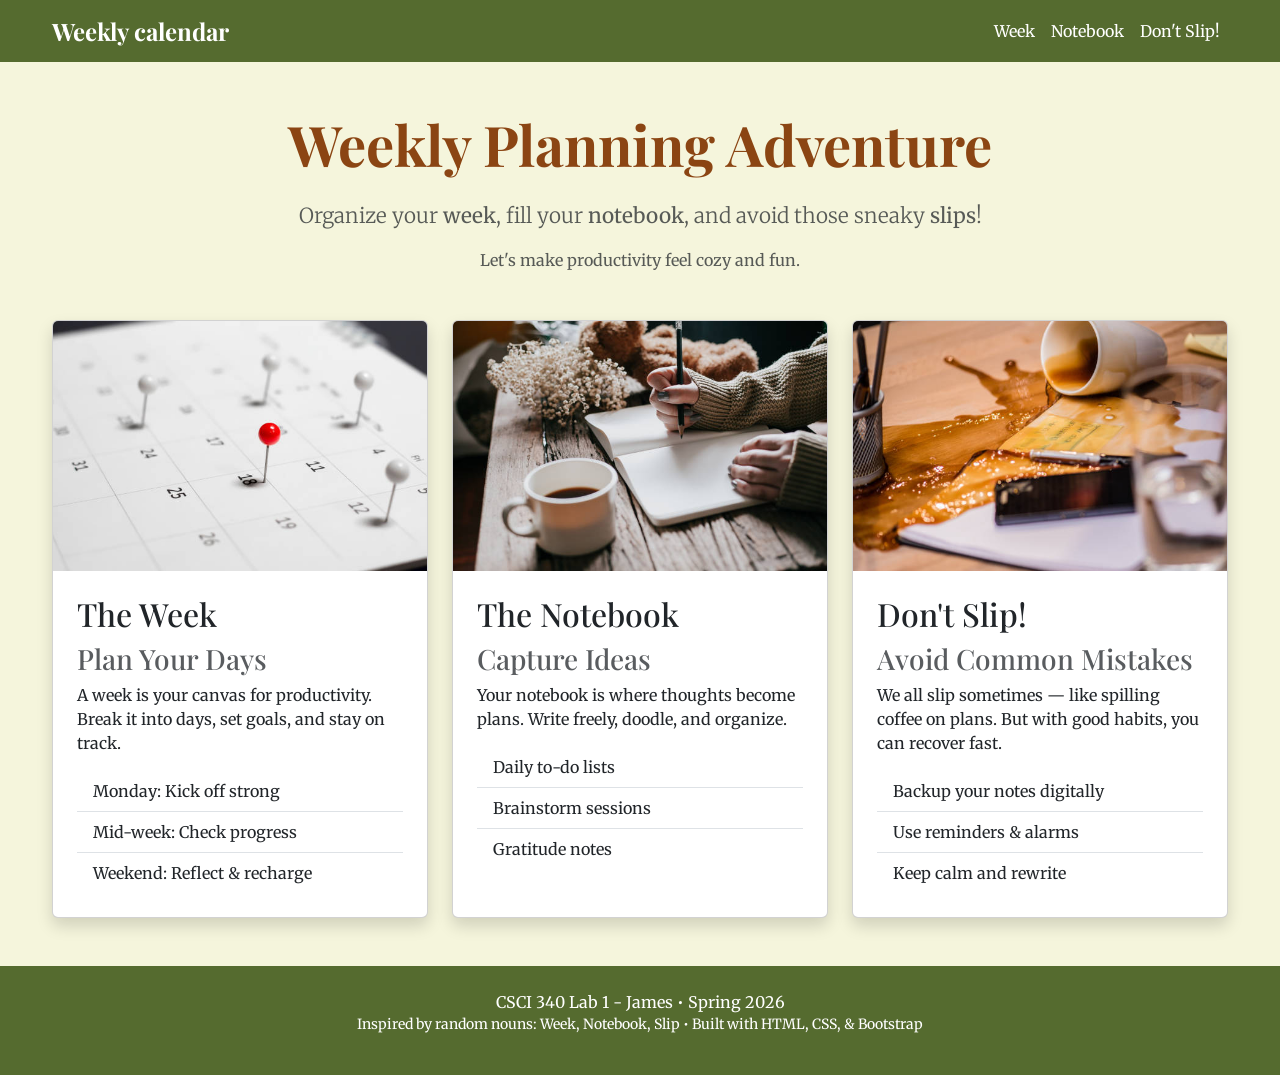
==== csci340lab1/index.html @ f2516547 "one more index fix" ====
<!DOCTYPE html>
<html lang="en">
<head>
    <meta charset="UTF-8">
    <meta name="viewport" content="width=device-width, initial-scale=1.0">
    <title>Weekly Planning: Week, Slip, Notebook</title>
    
    <!--Made sure to use Bootstrap 5 CSS CDN -->
    <link href="https://cdn.jsdelivr.net/npm/bootstrap@5.3.3/dist/css/bootstrap.min.css" rel="stylesheet" integrity="sha384-QWTKZyjpPEjISv5WaRU9OFeRpok6YctnYmDr5pNlyT2bRjXh0JMhjY6hW+ALEwIH" crossorigin="anonymous">
    
    <!-- Made sure to use Google Fonts: Merriweather for body, Playfair Display for headings -->
    <link rel="preconnect" href="https://fonts.googleapis.com">
    <link rel="preconnect" href="https://fonts.gstatic.com" crossorigin>
    <link href="https://fonts.googleapis.com/css2?family=Merriweather:wght@400;700&family=Playfair+Display:wght@400;700&display=swap" rel="stylesheet">
    
    
    <link rel="stylesheet" href="style.css">
</head>
<body class="bg-beige">

    <!-- Navbar -->
    <nav class="navbar navbar-expand-lg navbar-dark bg-olive">
        <div class="container">
            <a class="navbar-brand fw-bold" href="#">Weekly calendar</a>
            <button class="navbar-toggler" type="button" data-bs-toggle="collapse" data-bs-target="#navbarNav" aria-controls="navbarNav" aria-expanded="false" aria-label="Toggle navigation">
                <span class="navbar-toggler-icon"></span>
            </button>
            <div class="collapse navbar-collapse" id="navbarNav">
                <ul class="navbar-nav ms-auto">
                    <li class="nav-item"><a class="nav-link" href="#week">Week</a></li>
                    <li class="nav-item"><a class="nav-link" href="#notebook">Notebook</a></li>
                    <li class="nav-item"><a class="nav-link" href="#slip">Don't Slip!</a></li>
                </ul>
            </div>
        </div>
    </nav>

    <!-- Hero Section -->
    <div class="container my-5 text-center">
        <h1 class="display-4 fw-bold text-brown">Weekly Planning Adventure</h1>
        <p class="lead text-muted mt-4">
            Organize your <strong>week</strong>, fill your <strong>notebook</strong>, and avoid those sneaky <strong>slips</strong>!
        </p>
        <p class="text-muted">Let's make productivity feel cozy and fun.</p>
    </div>
        <!-- Main Content: Three Cards in a Row -->
    <div class="container my-5">
        <div class="row g-4">

            <!-- Card 1: Week -->
            <div class="col-md-4">
                <div class="card h-100 shadow">
                    <img src="WeekPinned.jpg" class="card-img-top" alt="A cozy weekly calendar planner on a wooden desk with natural light" style="height: 250px; object-fit: cover;">
                    <div class="card-body p-4">
                        <h2 class="card-title text-brown">The Week</h2>
                        <h3 class="text-muted">Plan Your Days</h3>
                        <p class="card-text">A week is your canvas for productivity. Break it into days, set goals, and stay on track.</p>
                        <ul class="list-group list-group-flush">
                            <li class="list-group-item">Monday: Kick off strong</li>
                            <li class="list-group-item">Mid-week: Check progress</li>
                            <li class="list-group-item">Weekend: Reflect & recharge</li>
                        </ul>
                    </div>
                </div>
            </div>

            <!-- Card 2: Notebook -->
            <div class="col-md-4">
                <div class="card h-100 shadow">
                    <img src="OpenNotebookwithWrittenNotes.jpg" class="card-img-top" alt="An open notebook with handwritten notes and a pen on a cozy desk" style="height: 250px; object-fit: cover;">
                    <div class="card-body p-4">
                        <h2 class="card-title text-brown">The Notebook</h2>
                        <h3 class="text-muted">Capture Ideas</h3>
                        <p class="card-text">Your notebook is where thoughts become plans. Write freely, doodle, and organize.</p>
                        <ul class="list-group list-group-flush">
                            <li class="list-group-item">Daily to-do lists</li>
                            <li class="list-group-item">Brainstorm sessions</li>
                            <li class="list-group-item">Gratitude notes</li>
                        </ul>
                    </div>
                </div>
            </div>

            <!-- Card 3: Slip (Don't Slip Up!) -->
            <div class="col-md-4">
                <div class="card h-100 shadow">
                    <img src="SpilledCoffee.jpg" class="card-img-top" alt="Spilled coffee on an open notebook and planner pages, messy desk accident" style="height: 250px; object-fit: cover;">
                    <div class="card-body p-4">
                        <h2 class="card-title text-brown">Don't Slip!</h2>
                        <h3 class="text-muted">Avoid Common Mistakes</h3>
                        <p class="card-text">We all slip sometimes — like spilling coffee on plans. But with good habits, you can recover fast.</p>
                        <ul class="list-group list-group-flush">
                            <li class="list-group-item">Backup your notes digitally</li>
                            <li class="list-group-item">Use reminders & alarms</li>
                            <li class="list-group-item">Keep calm and rewrite</li>
                        </ul>
                    </div>
                </div>
            </div>

        </div>
    </div>

   
<footer class="bg-olive text-white text-center py-4 mt-5">
    <div class="container">
        <p class="mb-0">CSCI 340 Lab 1 - James • Spring 2026</p>
        <p class="small">Inspired by random nouns: Week, Notebook, Slip • Built with HTML, CSS, & Bootstrap</p>
    </div>
</footer>

    

    <!-- Bootstrap JS CDN (for navbar toggle on mobile) I remember Dr.Goadrich stating these needed to be mobile friendly -->
    <script src="https://cdn.jsdelivr.net/npm/bootstrap@5.3.3/dist/js/bootstrap.bundle.min.js" integrity="sha384-YvpcrYf0tY3lHB60NNkmXc5s9fDVZLESaAA55NDzOxhy9GkcIdslK1eN7N6jIeHz" crossorigin="anonymous"></script>
</body>
</html>
---- csci340lab1/style.css ----
/* style.css - My Aesthetically Earth Tone Theme for Weekly Planner */


:root {
    --olive: #556B2F;       /* Forest olive green */
    --brown: #8B4513;       /* Warm saddle brown */
    --beige: #F5F5DC;       /* Soft antique white/beige paper */
    --light-brown: #D2B48C; /* Tan accent for hover/muted text */
}


body {
    background-color: var(--beige);
    font-family: 'Merriweather', serif; 
    color: #333; 
}


h1, h2, h3, .navbar-brand {
    font-family: 'Playfair Display', serif;
}


.bg-olive {
    background-color: var(--olive) !important;
}

.navbar-dark .navbar-nav .nav-link {
    color: white !important;
}

.navbar-dark .navbar-nav .nav-link:hover {
    color: var(--light-brown) !important;
}

.navbar-brand {
    color: white !important;
    font-size: 1.5rem;
}


.display-4 {
    color: var(--brown) !important;
    margin-bottom: 1rem;
}

.lead {
    font-size: 1.3rem;
}


.container {
    max-width: 1200px; 
}

.my-5 {
    margin-top: 3rem !important;
    margin-bottom: 3rem !important;
}


.card {
    transition: transform 0.3s ease, box-shadow 0.3s ease;
}

.card:hover {
    transform: translateY(-5px);
    box-shadow: 0 10px 20px rgba(0,0,0,0.15);
}
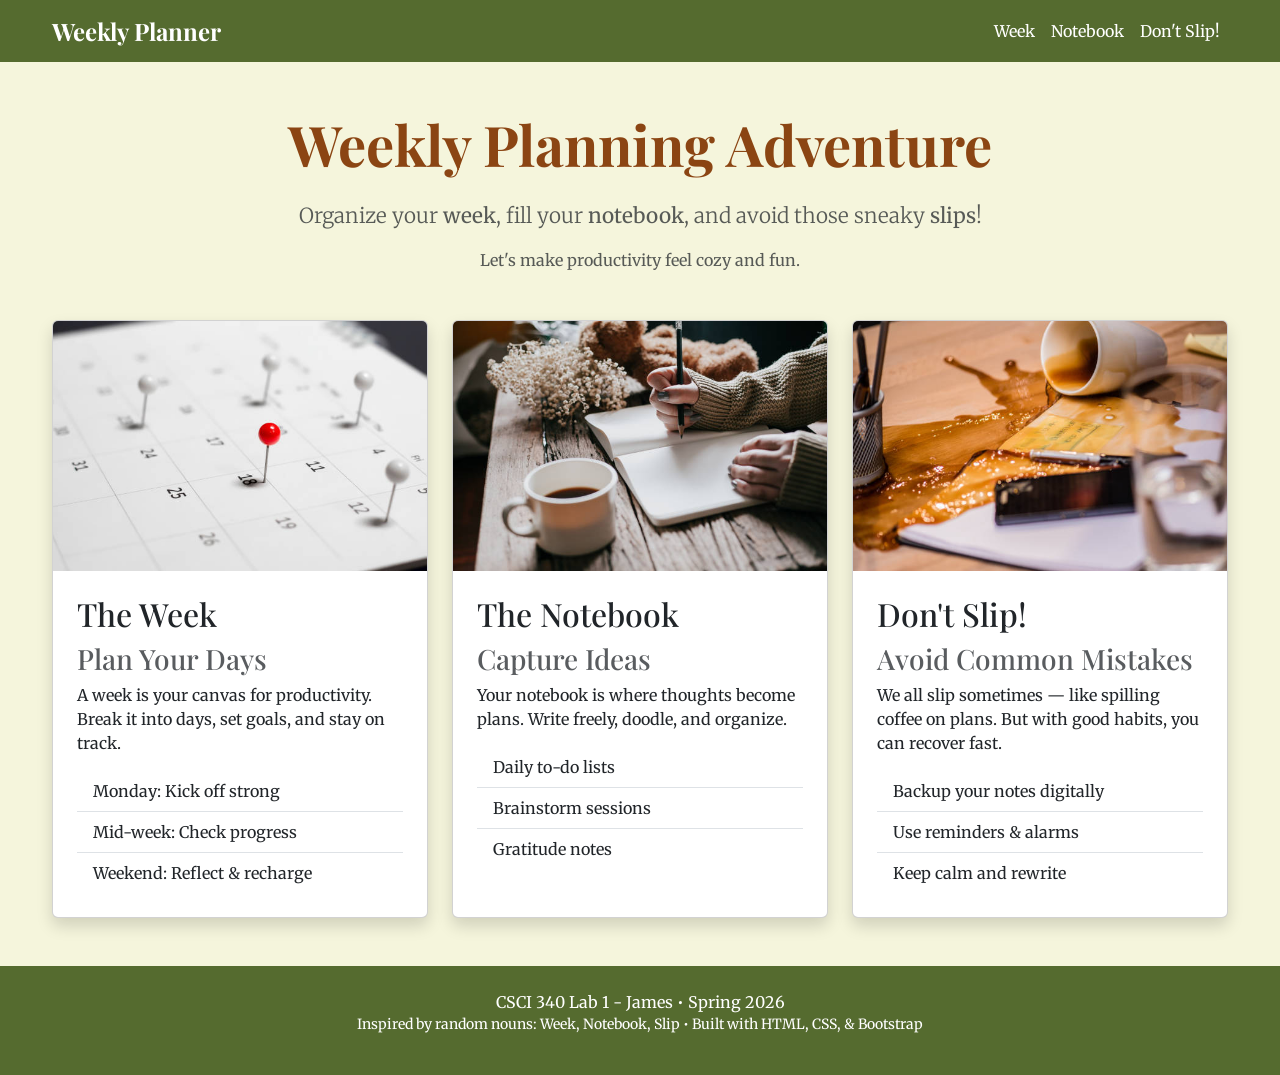
==== commit d0f965fe: "Changed back to "Weekly Planner" Instead of "Weekly Calendar"" ====
--- a/csci340lab1/index.html
+++ b/csci340lab1/index.html
@@ -21,7 +21,7 @@
     <!-- Navbar -->
     <nav class="navbar navbar-expand-lg navbar-dark bg-olive">
         <div class="container">
-            <a class="navbar-brand fw-bold" href="#">Weekly calendar</a>
+            <a class="navbar-brand fw-bold" href="#">Weekly Planner</a>
             <button class="navbar-toggler" type="button" data-bs-toggle="collapse" data-bs-target="#navbarNav" aria-controls="navbarNav" aria-expanded="false" aria-label="Toggle navigation">
                 <span class="navbar-toggler-icon"></span>
             </button>
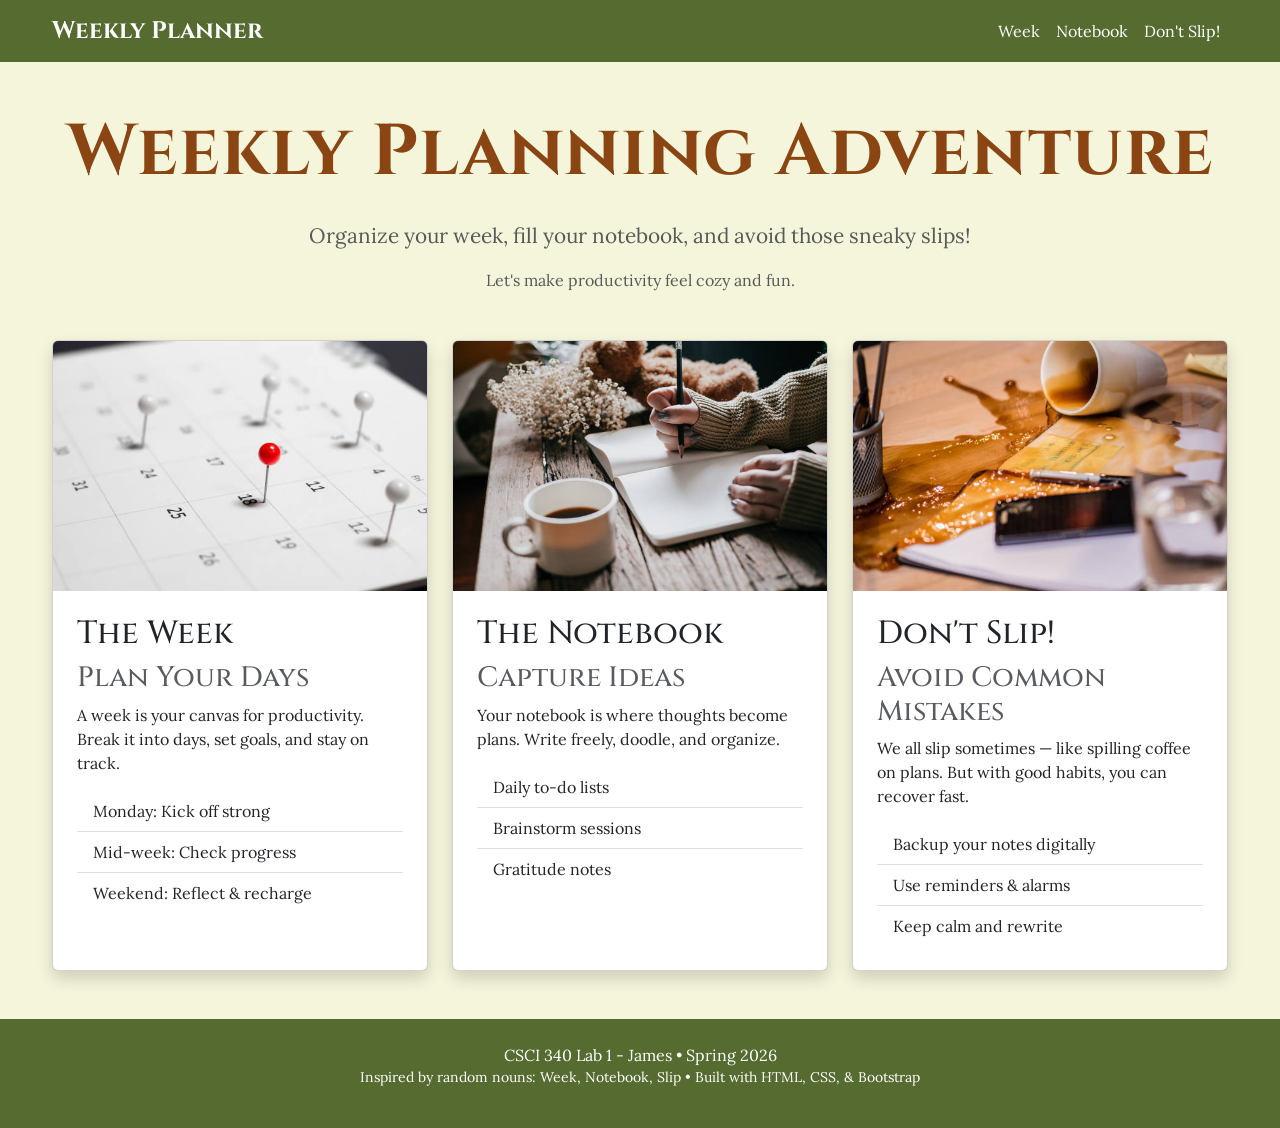
==== commit 07901538: "Made my heading more spaced out, changed the font for bigger title" ====
--- a/csci340lab1/index.html
+++ b/csci340lab1/index.html
@@ -9,9 +9,10 @@
     <link href="https://cdn.jsdelivr.net/npm/bootstrap@5.3.3/dist/css/bootstrap.min.css" rel="stylesheet" integrity="sha384-QWTKZyjpPEjISv5WaRU9OFeRpok6YctnYmDr5pNlyT2bRjXh0JMhjY6hW+ALEwIH" crossorigin="anonymous">
     
     <!-- Made sure to use Google Fonts: Merriweather for body, Playfair Display for headings -->
+   <!-- New Google Fonts -->
     <link rel="preconnect" href="https://fonts.googleapis.com">
     <link rel="preconnect" href="https://fonts.gstatic.com" crossorigin>
-    <link href="https://fonts.googleapis.com/css2?family=Merriweather:wght@400;700&family=Playfair+Display:wght@400;700&display=swap" rel="stylesheet">
+    <link href="https://fonts.googleapis.com/css2?family=Cinzel:wght@500;700&family=Lora:wght@400;500;700&display=swap" rel="stylesheet">
     
     
     <link rel="stylesheet" href="style.css">
--- a/csci340lab1/style.css
+++ b/csci340lab1/style.css
@@ -5,19 +5,19 @@
     --olive: #556B2F;       /* Forest olive green */
     --brown: #8B4513;       /* Warm saddle brown */
     --beige: #F5F5DC;       /* Soft antique white/beige paper */
-    --light-brown: #D2B48C; /* Tan accent for hover/muted text */
+    --light-tan:#E0D4B7; /* Tan accent for hover/muted text */
 }
 
 
 body {
     background-color: var(--beige);
-    font-family: 'Merriweather', serif; 
+    font-family: 'Lora', serif; 
     color: #333; 
 }
 
 
 h1, h2, h3, .navbar-brand {
-    font-family: 'Playfair Display', serif;
+    font-family: 'Cinzel', serif;
 }
 
 
@@ -41,7 +41,8 @@
 
 .display-4 {
     color: var(--brown) !important;
-    margin-bottom: 1rem;
+    font-size: 4.5rem; /* Larger font size for emphasis */
+    letter-spacing: 1px;
 }
 
 .lead {
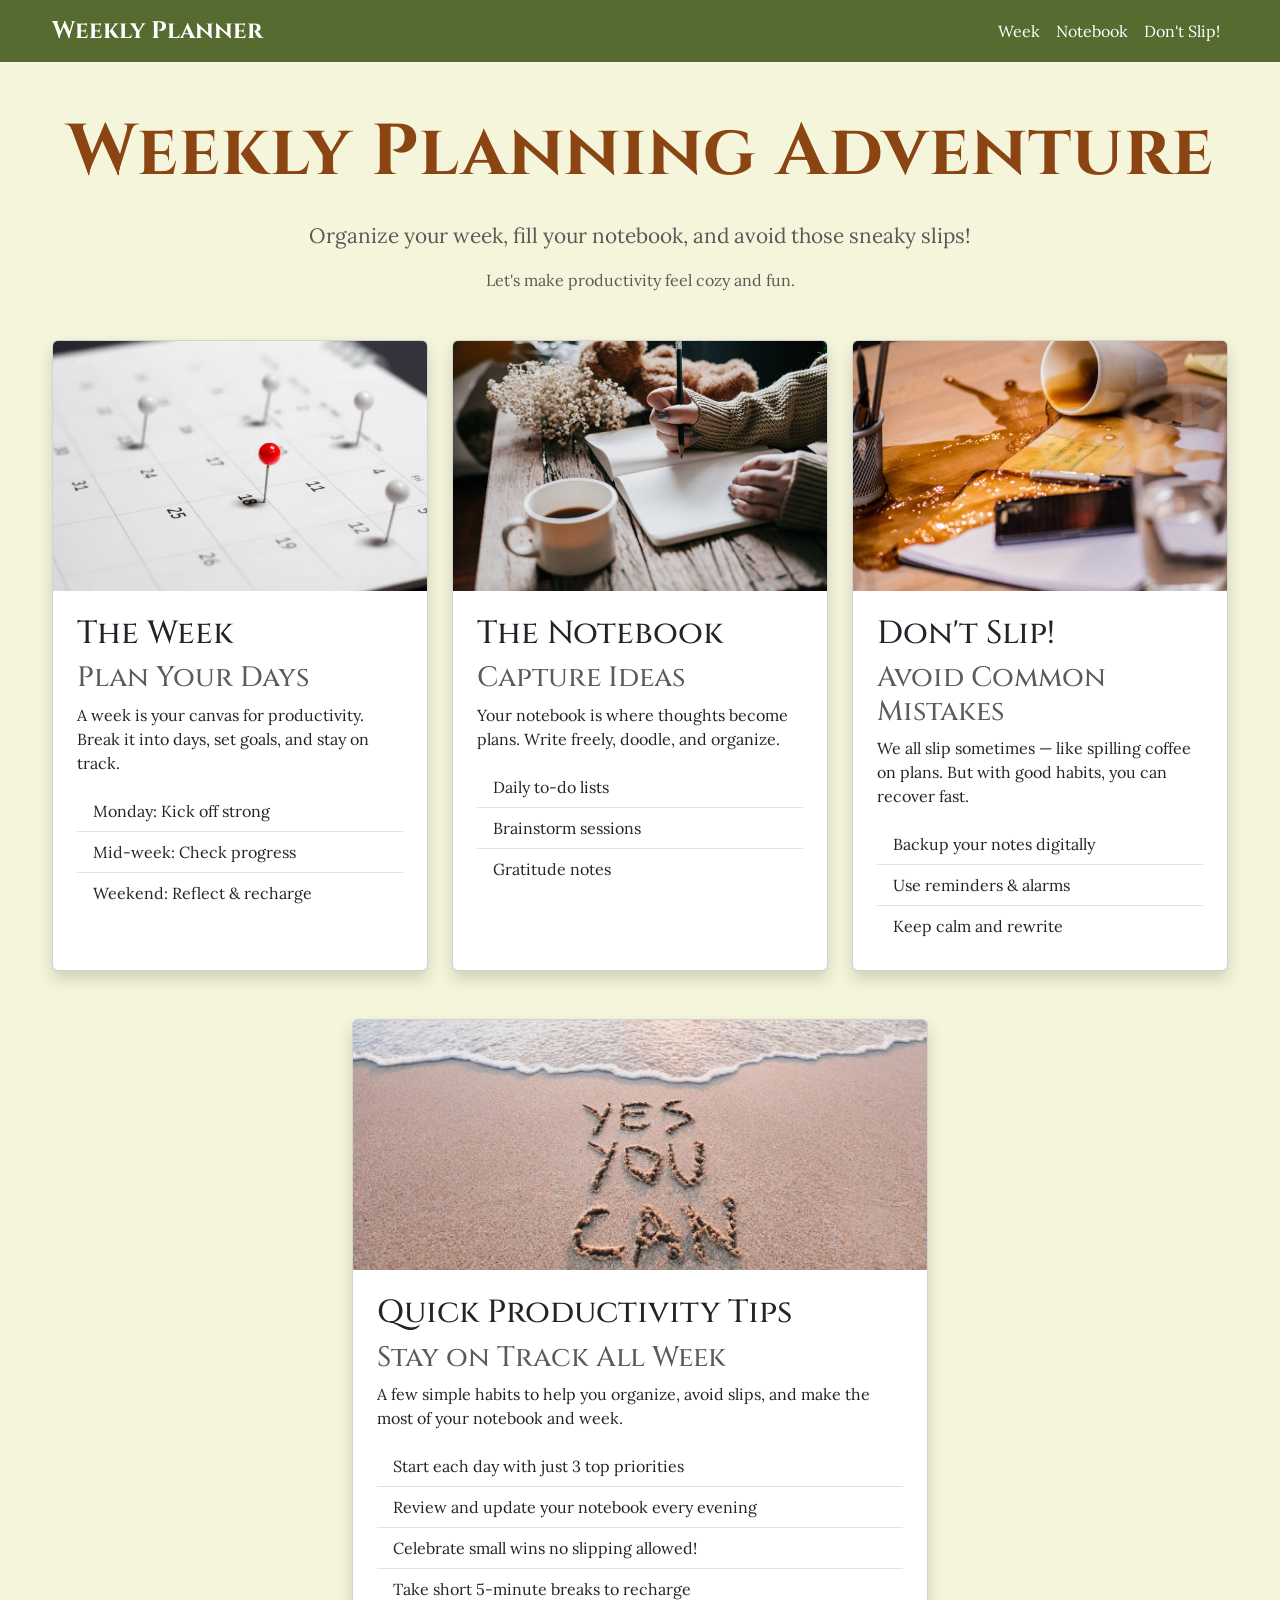
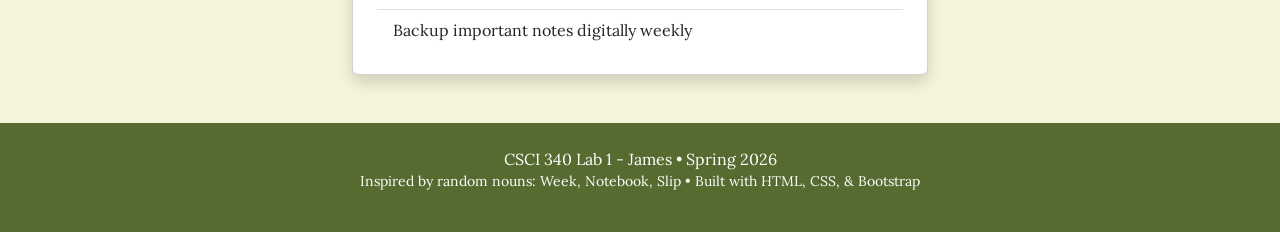
==== commit 99edecc2: "Added a Motivation image to wrap all ideas together on how to do great" ====
--- a/csci340lab1/index.html
+++ b/csci340lab1/index.html
@@ -102,6 +102,33 @@
         </div>
     </div>
 
+    <!-- New Quick Tips Card (Motivation!) -->
+<div class="container my-5">
+    <div class="row g-4 justify-content-center">
+        <div class="col-md-8 col-lg-6">  
+            <div class="card h-100 shadow">
+                <img src="Motivation.jpg" class="card-img-top" alt="Cozy motivational desk setup with planner, coffee, notebook, and plants" style="height: 250px; object-fit: cover;">
+                <div class="card-body p-4">
+                    <h2 class="card-title text-brown">Quick Productivity Tips</h2>
+                    <h3 class="text-muted">Stay on Track All Week</h3>
+                    <p class="card-text">A few simple habits to help you organize, avoid slips, and make the most of your notebook and week.</p>
+                    <ul class="list-group list-group-flush">
+                        <li class="list-group-item">Start each day with just 3 top priorities</li>
+                        <li class="list-group-item">Review and update your notebook every evening</li>
+                        <li class="list-group-item">Celebrate small wins no slipping allowed!</li>
+                        <li class="list-group-item">Take short 5-minute breaks to recharge</li>
+                        <li class="list-group-item">Backup important notes digitally weekly</li>
+                    </ul>
+                </div>
+            </div>
+        </div>
+    </div>
+</div>
+
+     
+      
+
+
    
 <footer class="bg-olive text-white text-center py-4 mt-5">
     <div class="container">
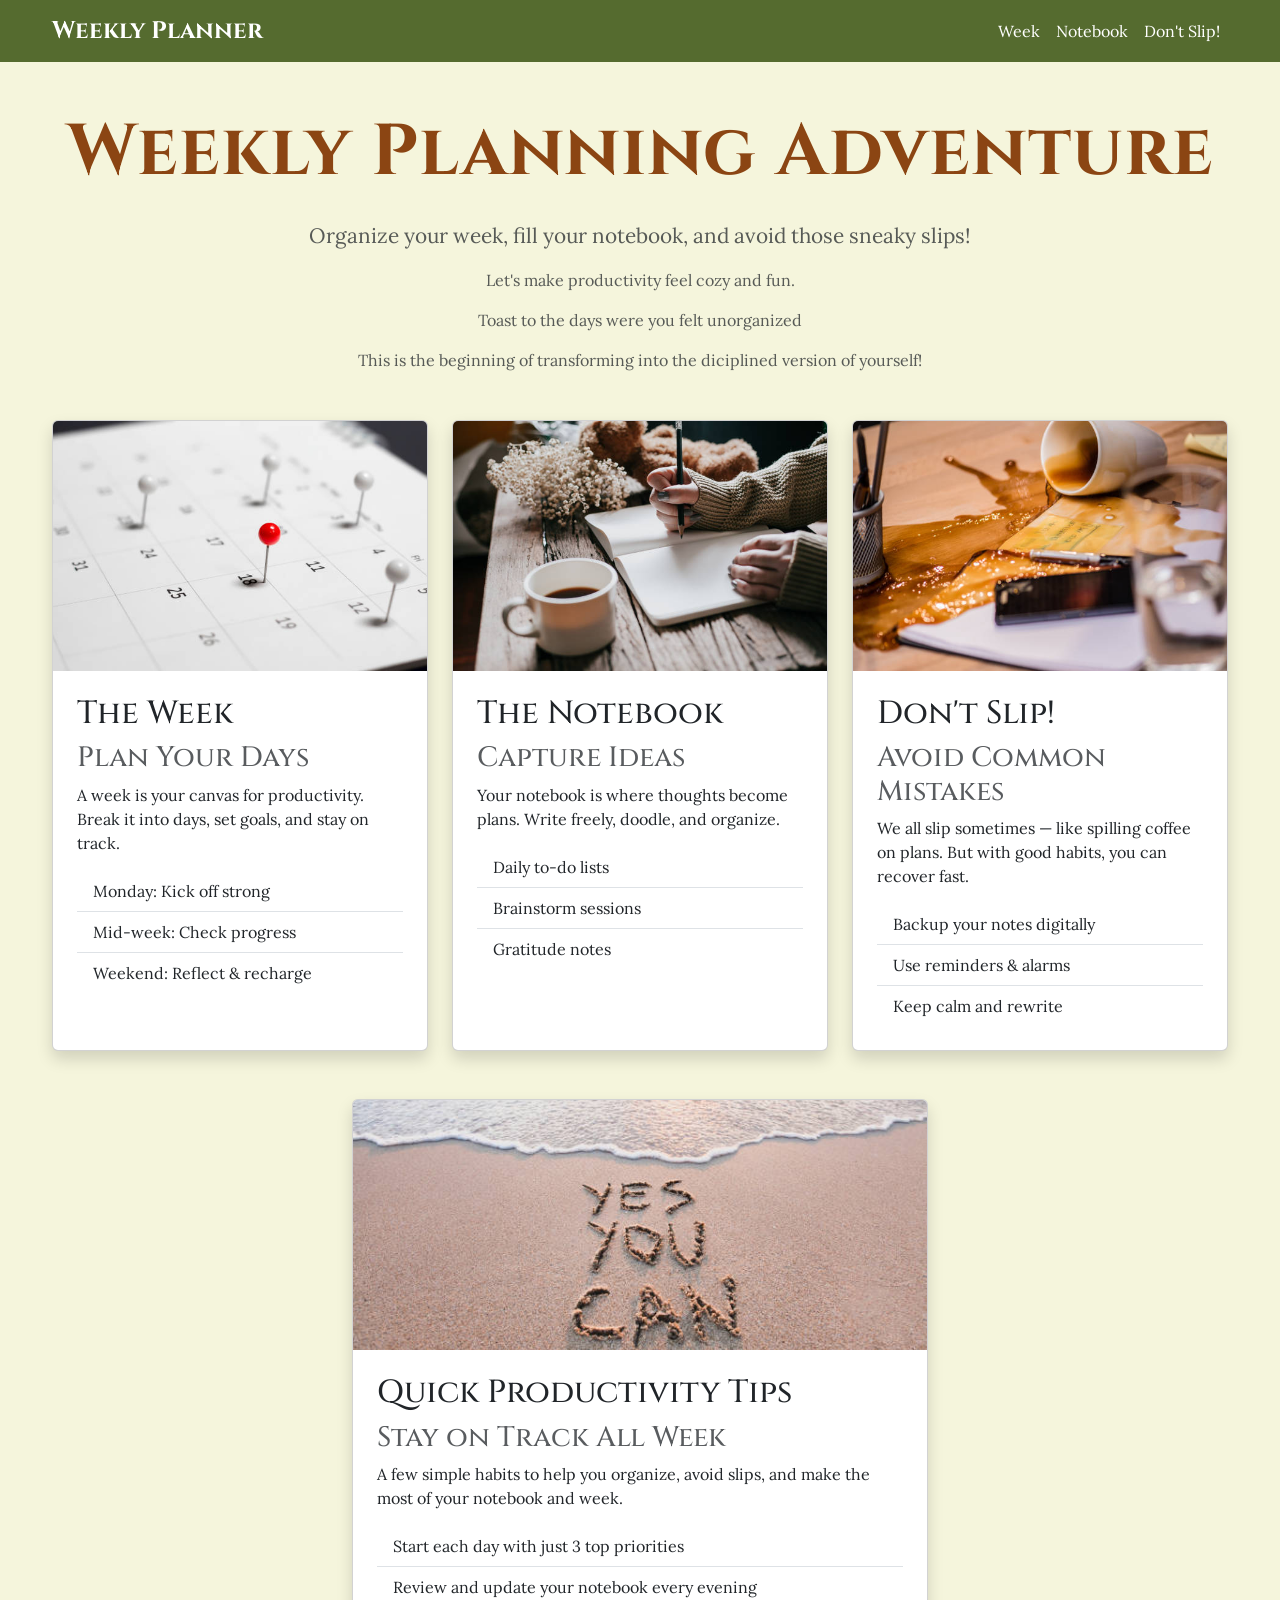
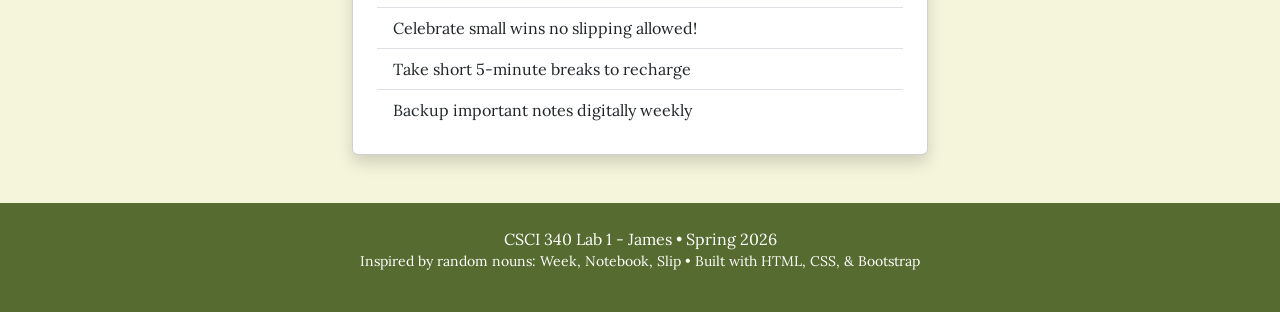
==== commit f5a1ceb6: "Added extra wording in the paragraph class at the beginning to introduce the user to what this webpa" ====
--- a/csci340lab1/index.html
+++ b/csci340lab1/index.html
@@ -43,6 +43,9 @@
             Organize your <strong>week</strong>, fill your <strong>notebook</strong>, and avoid those sneaky <strong>slips</strong>!
         </p>
         <p class="text-muted">Let's make productivity feel cozy and fun.</p>
+        <p class="text-muted">Toast to the days were you felt unorganized</p>
+        <p class="text-muted">This is the beginning of transforming into the diciplined version of yourself!</p>
+
     </div>
         <!-- Main Content: Three Cards in a Row -->
     <div class="container my-5">
--- a/csci340lab1/style.css
+++ b/csci340lab1/style.css
@@ -67,4 +67,12 @@
 .card:hover {
     transform: translateY(-5px);
     box-shadow: 0 10px 20px rgba(0,0,0,0.15);
+}
+
+.hero-motivate {
+    font-family: 'Cinzel', serif;
+    color:#8B4513
+    font-size: 1.3rem;          /* Slightly larger than normal muted text */
+    margin-top: 1.5rem;         /* Extra breathing room between lines */
+    font-weight: 500;           /* Medium-bold for emphasis */
 }
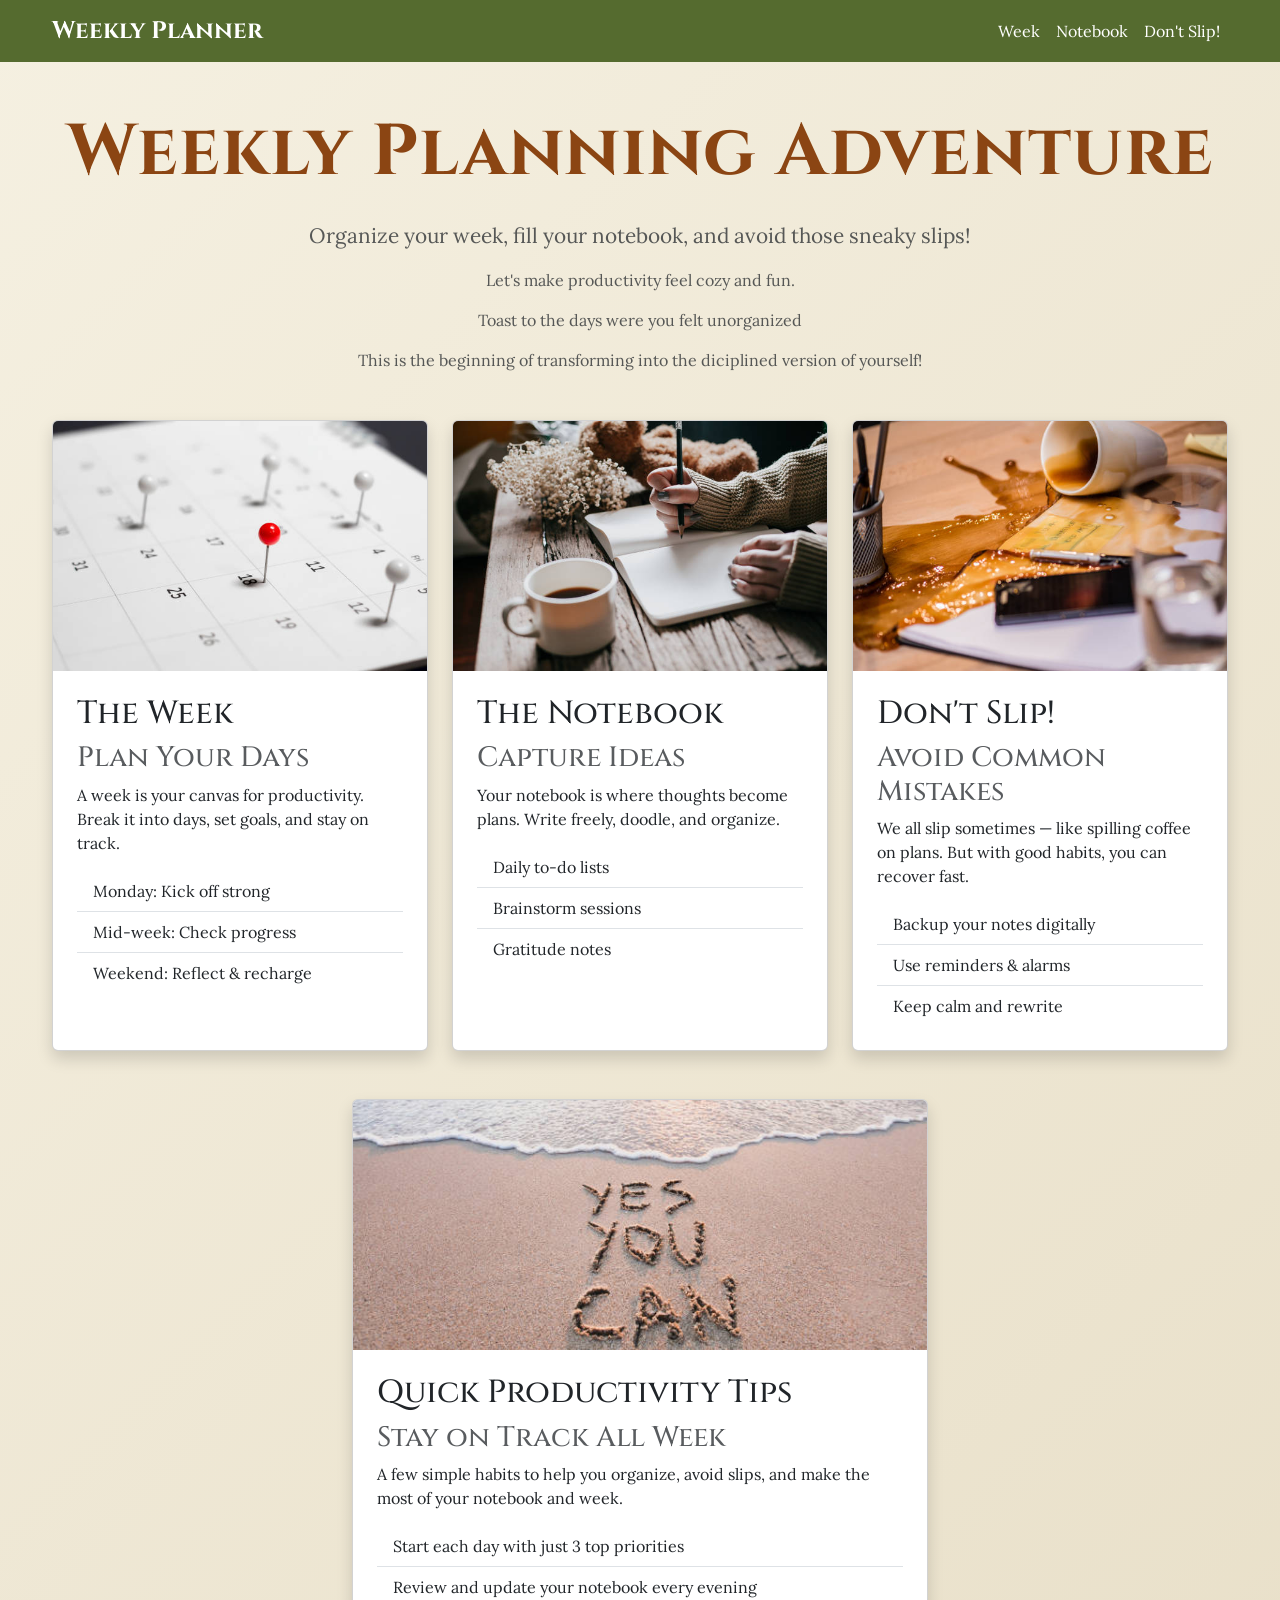
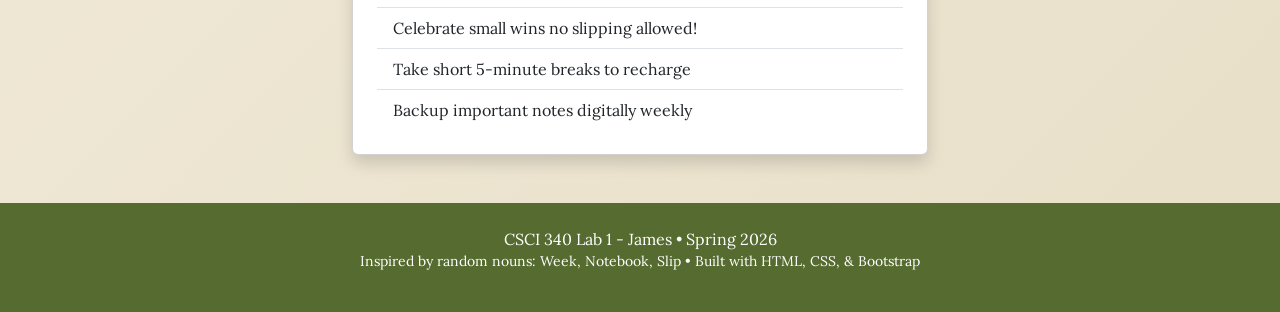
==== commit 3e069cf4: "Fixed "were" and put "where"" ====
--- a/csci340lab1/index.html
+++ b/csci340lab1/index.html
@@ -128,7 +128,7 @@
     </div>
 </div>
 
-     
+
       
 
 
--- a/csci340lab1/style.css
+++ b/csci340lab1/style.css
@@ -10,9 +10,10 @@
 
 
 body {
-    background-color: var(--beige);
-    font-family: 'Lora', serif; 
-    color: #333; 
+    background: linear-gradient(135deg, #f5f0e1 0%, #e8dfc8 100%);
+    font-family: 'Lora', serif;
+    color: #2F2F2F;
+    min-height: 100vh; /* Makes sure gradient fills full height */
 }
 
 
@@ -69,10 +70,3 @@
     box-shadow: 0 10px 20px rgba(0,0,0,0.15);
 }
 
-.hero-motivate {
-    font-family: 'Cinzel', serif;
-    color:#8B4513
-    font-size: 1.3rem;          /* Slightly larger than normal muted text */
-    margin-top: 1.5rem;         /* Extra breathing room between lines */
-    font-weight: 500;           /* Medium-bold for emphasis */
-}
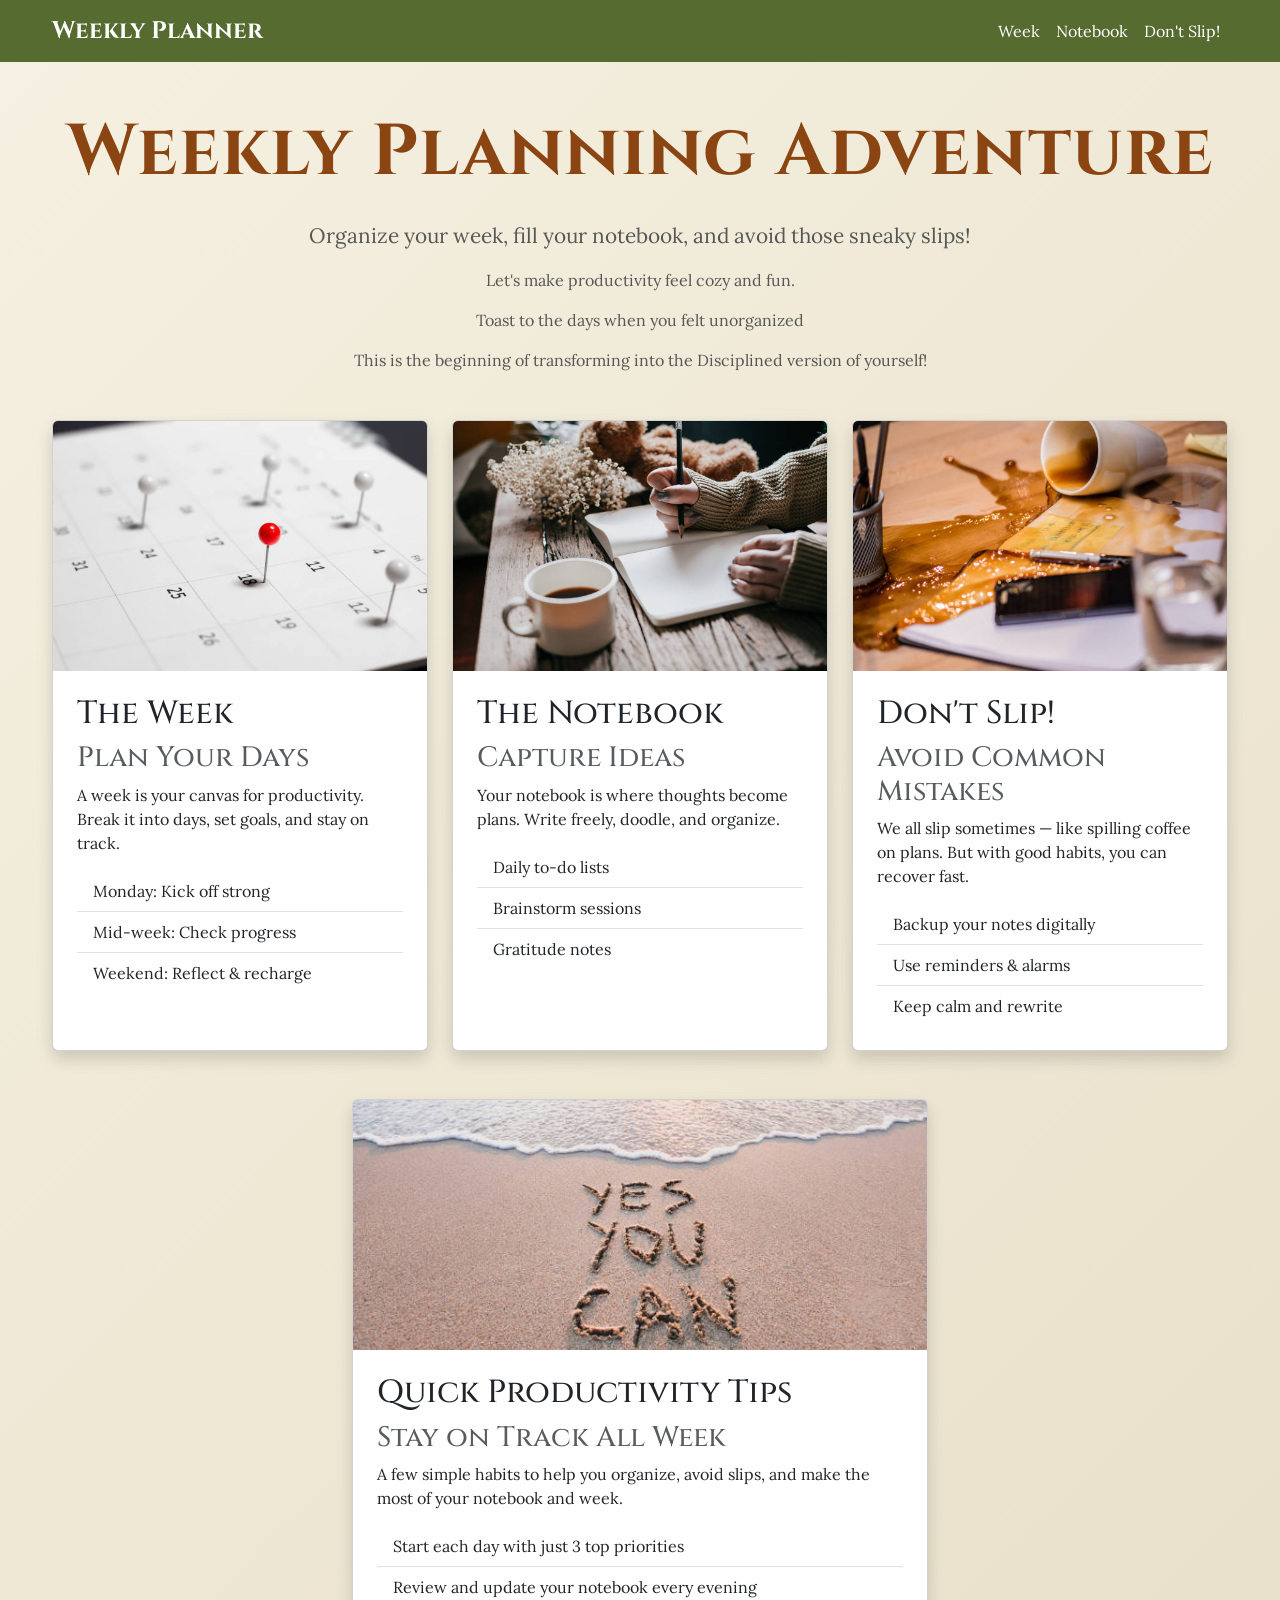
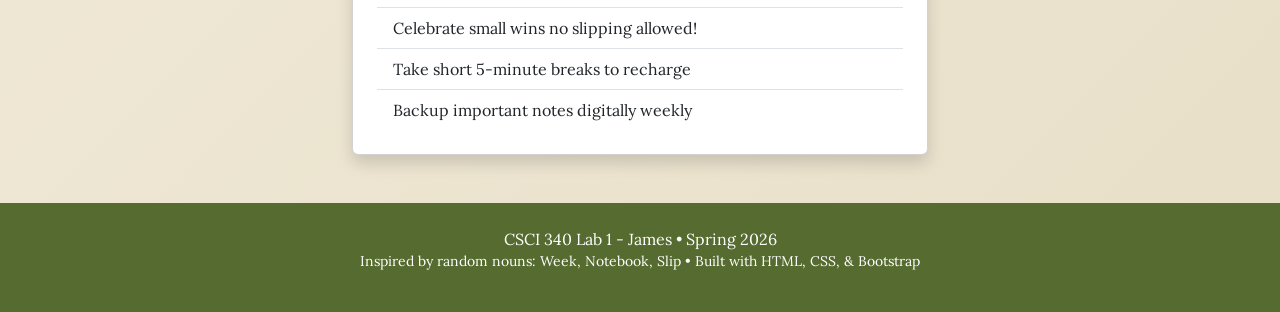
==== commit f8de8072: "Fixed "Where"; replaced by "when" and "Diciplined" grammar and spelling errors. *Minor Tweak)" ====
--- a/csci340lab1/index.html
+++ b/csci340lab1/index.html
@@ -43,8 +43,8 @@
             Organize your <strong>week</strong>, fill your <strong>notebook</strong>, and avoid those sneaky <strong>slips</strong>!
         </p>
         <p class="text-muted">Let's make productivity feel cozy and fun.</p>
-        <p class="text-muted">Toast to the days were you felt unorganized</p>
-        <p class="text-muted">This is the beginning of transforming into the diciplined version of yourself!</p>
+        <p class="text-muted">Toast to the days when you felt unorganized</p>
+        <p class="text-muted">This is the beginning of transforming into the Disciplined version of yourself!</p>
 
     </div>
         <!-- Main Content: Three Cards in a Row -->
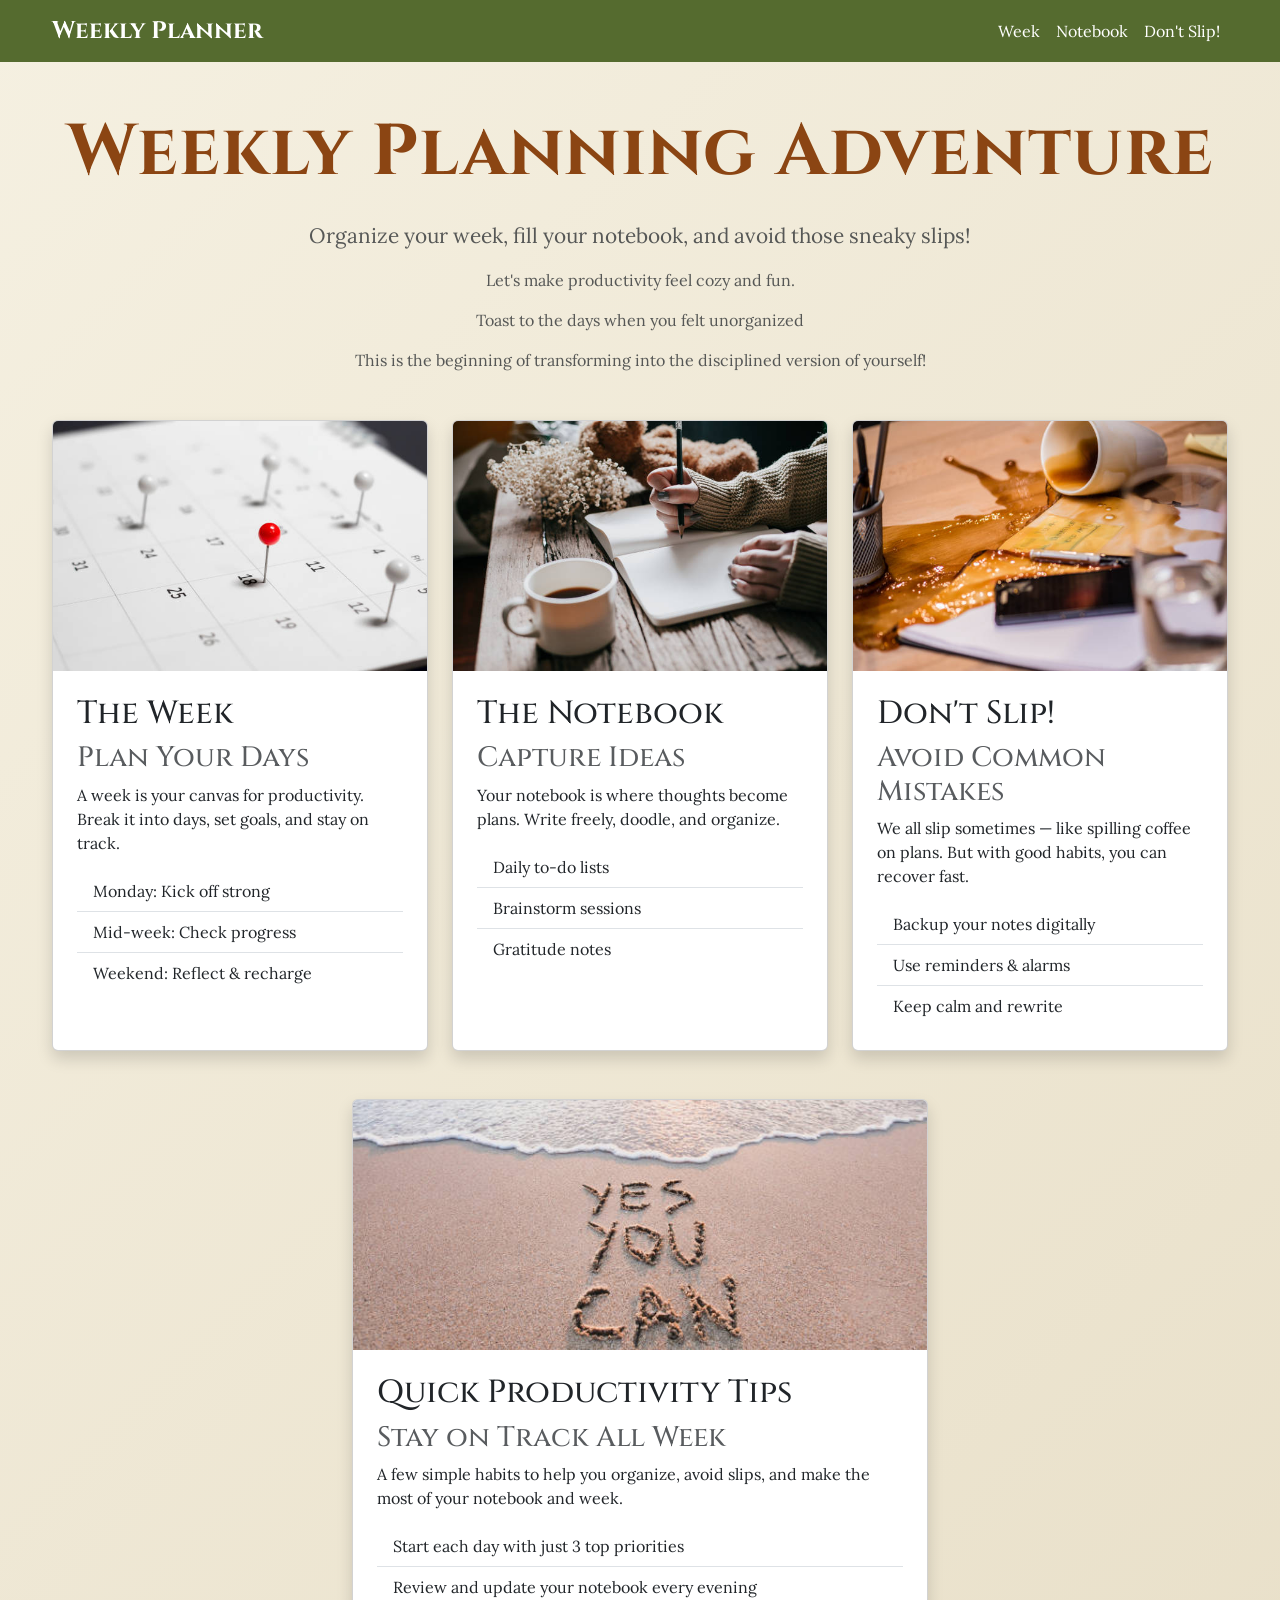
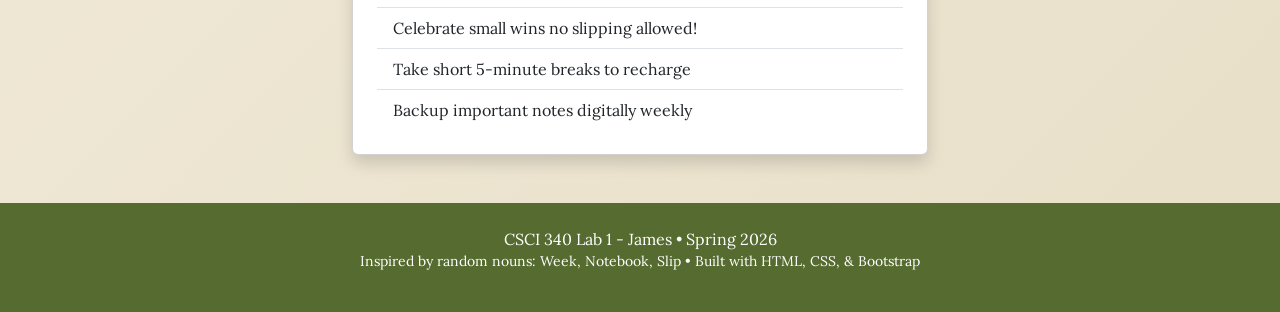
==== commit 6c065e98: "lowercase disciplined" ====
--- a/csci340lab1/index.html
+++ b/csci340lab1/index.html
@@ -44,7 +44,7 @@
         </p>
         <p class="text-muted">Let's make productivity feel cozy and fun.</p>
         <p class="text-muted">Toast to the days when you felt unorganized</p>
-        <p class="text-muted">This is the beginning of transforming into the Disciplined version of yourself!</p>
+        <p class="text-muted">This is the beginning of transforming into the disciplined version of yourself!</p>
 
     </div>
         <!-- Main Content: Three Cards in a Row -->
